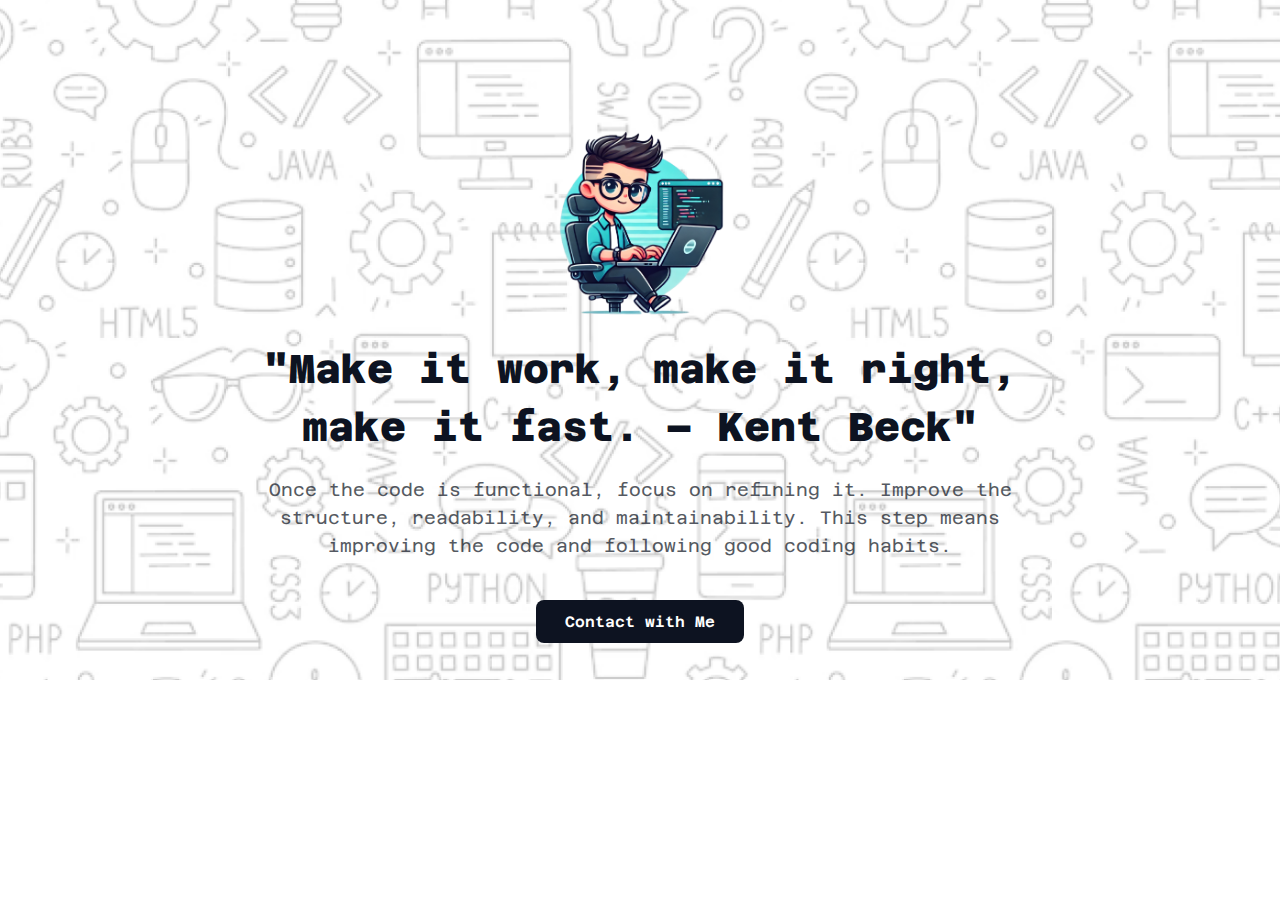
==== index.html @ f993b0f7 "Banner Section Done" ====
<!DOCTYPE html>
<html lang="en">
<head>
    <meta charset="UTF-8">
    <meta name="viewport" content="width=device-width, initial-scale=1.0">
    <title>Assignment-1</title>
    <link rel="stylesheet" href="styles/styles.css">
</head>
<body>
    <header>
        <section class="Hero-bg">
            <div class="head">
                <img class="head-image" src="assets/coder.png" alt="">
                <h2 class="head-title">"Make it work, make it right, make it fast. – Kent Beck"</h2>
                <p class="head-description">Once the code is functional, focus on refining it. Improve the structure, readability, and maintainability. This step means improving the code and following good coding habits.
                </p>
                <a href="#footer" class="button">Contact with Me</a>
            </div>
        </section>
    </header> 
    <main>
    </main>
    <footer>
    </footer>
</body>
</html>
---- styles/styles.css ----
/* import font */
@import url('https://fonts.googleapis.com/css2?family=Azeret+Mono:ital,wght@0,100..900;1,100..900&display=swap');
*{
    box-sizing: border-box;
    margin: 0;
    padding: 0;
}
body{
    font-family: 'Azeret Mono', monospace;
}
/* style for the bg section*/
.Hero-bg{
    height: 680px;
    background-image: url(../assets/Hero-bg.png); /* bg image*/
    background-size: cover;
    background-position: center;
}
.head{
    position: absolute;
    width: calc(100% - 442px);
    height: 582px;
    left: 221px;
    top: 100px;
    /* flexbox for layout*/
    display: flex;
    flex-direction: column;
    justify-content: flex-start;
    align-items: center;
    padding: 20px;
}
.head-image{
    width: 200px;
    height: auto;
    margin-bottom: 20px;
}
.head-title{
    color: #0D1321;
    font-size: 40px;
    font-weight: 800;
    line-height: 58px;
    word-wrap: break-word;
    text-align: center;
    margin-bottom: 20px;
}
.head-description{
    color: #0D1321;
    font-size: 18px;
    font-weight: 400;
    line-height: 28px;
    word-wrap: break-word;
    text-align: center;
    opacity: 0.7;
    margin-bottom: 20px;
}
.button{
    display: inline-block;
    width: 208px;
    height: 66px;
    border-radius: 8px;
    color: #FFF;
    font-size: 15px;
    font-weight: 600;
    line-height: 23px;
    text-align: center;
    background: #0D1321;
    text-decoration: none;
    cursor: pointer;
    padding: 10px;
    margin: 20px auto;
}
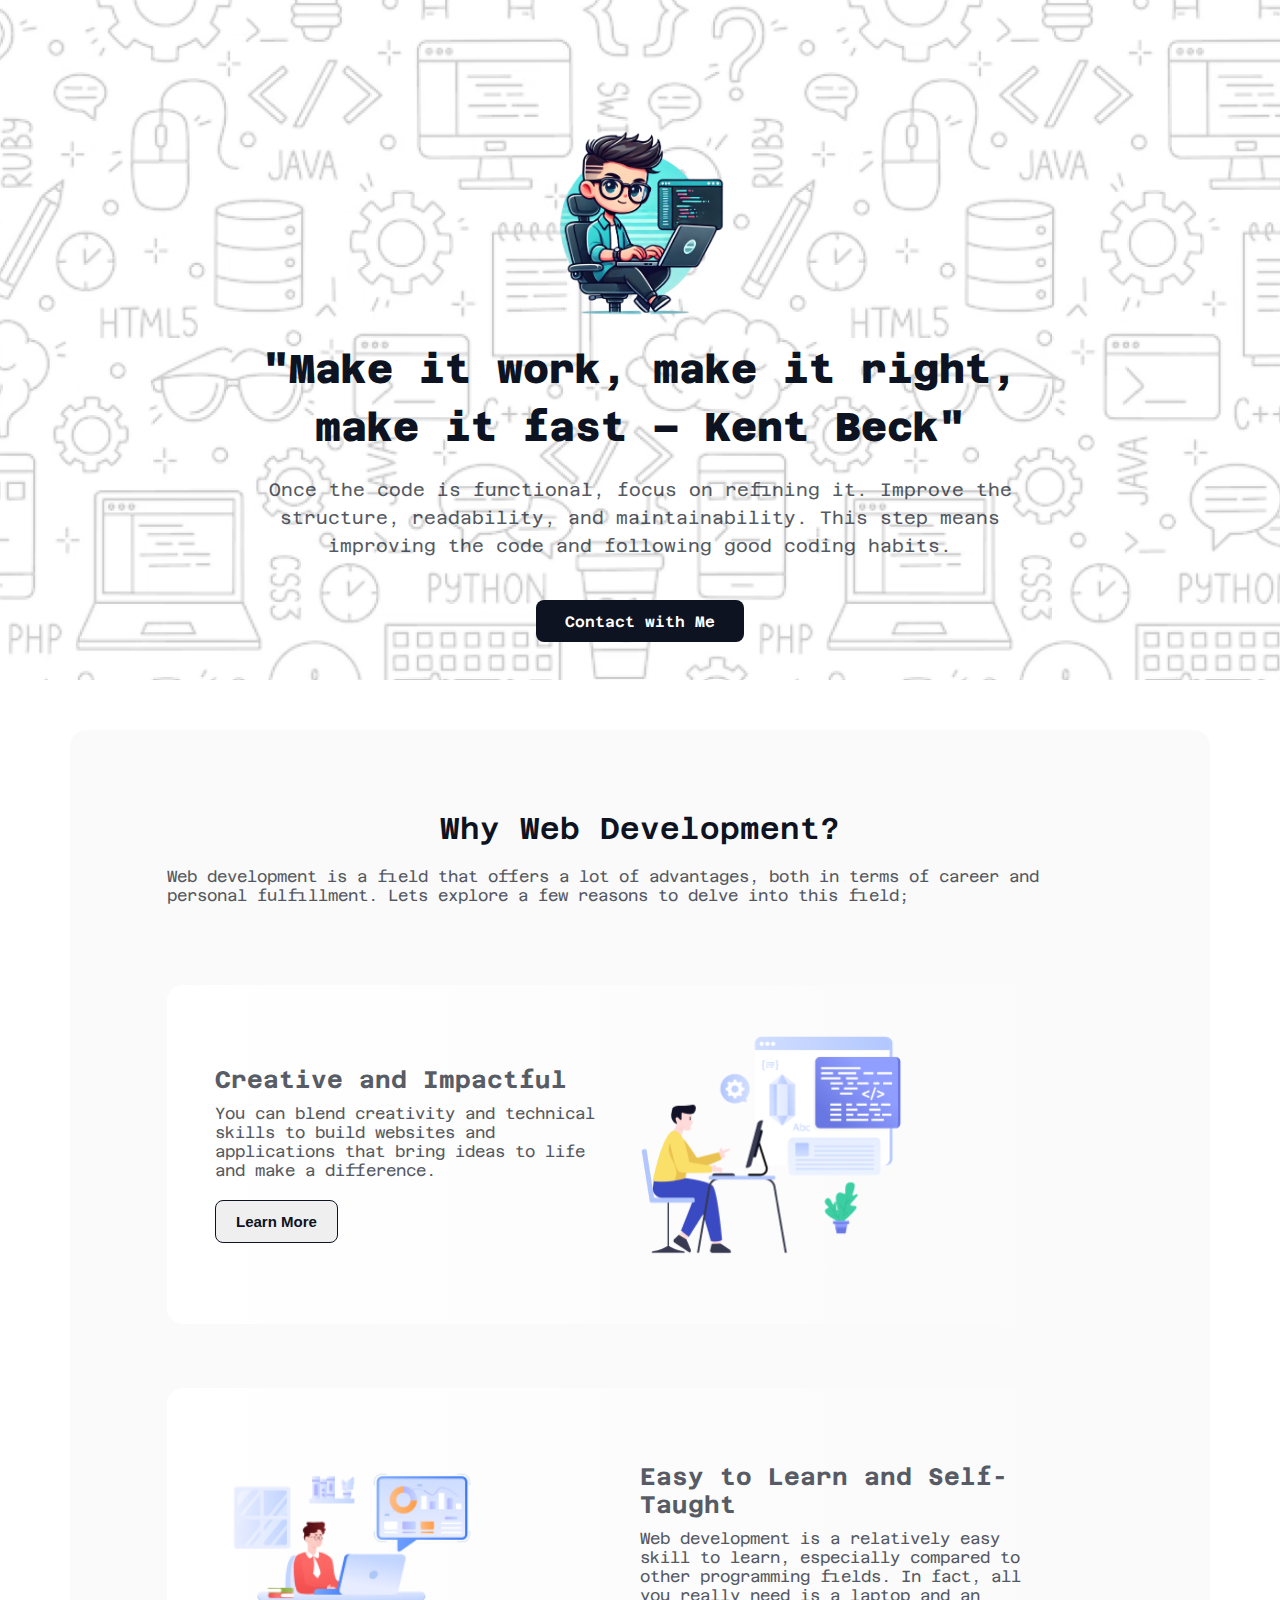
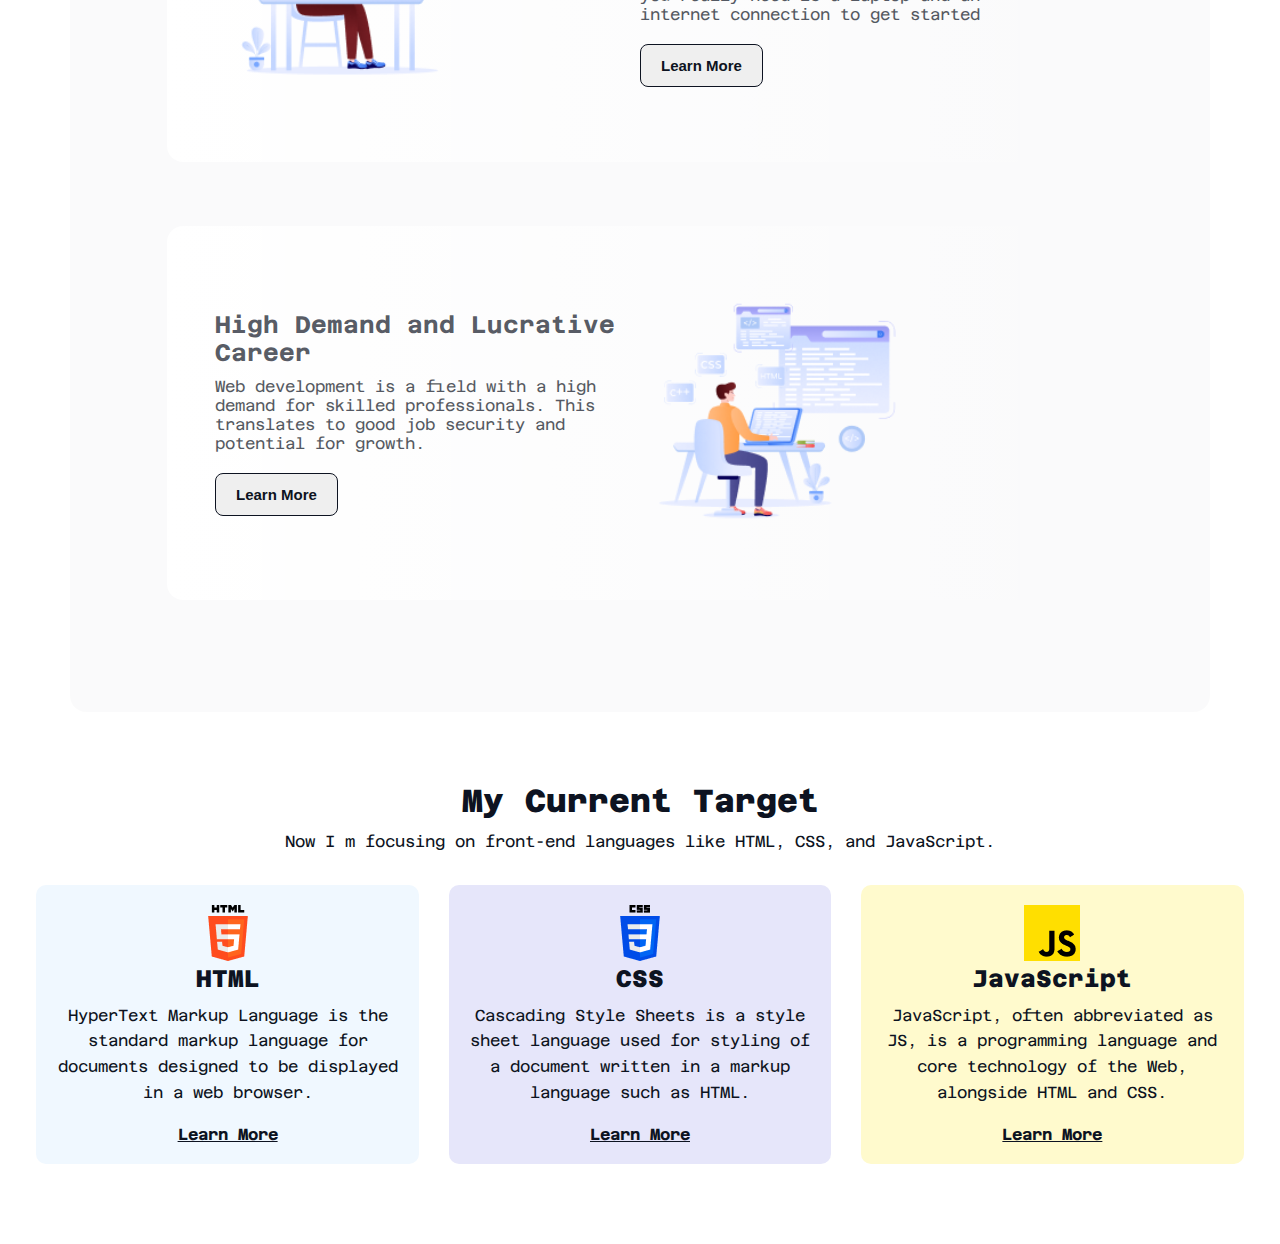
==== commit a8d7d0aa: "two blocks completed" ====
--- a/index.html
+++ b/index.html
@@ -3,22 +3,107 @@
 <head>
     <meta charset="UTF-8">
     <meta name="viewport" content="width=device-width, initial-scale=1.0">
-    <title>Assignment-1</title>
-    <link rel="stylesheet" href="styles/styles.css">
+    <title>Web Developer Portfolio</title>
+    <link rel="icon" type="images/png" href="./assets/dev.png">
+    <link rel="stylesheet" href="./styles/styles.css">
 </head>
 <body>
     <header>
         <section class="Hero-bg">
-            <div class="head">
-                <img class="head-image" src="assets/coder.png" alt="">
-                <h2 class="head-title">"Make it work, make it right, make it fast. – Kent Beck"</h2>
-                <p class="head-description">Once the code is functional, focus on refining it. Improve the structure, readability, and maintainability. This step means improving the code and following good coding habits.
+            <div class="banner">
+                <img class="banner-image" src="./assets/coder.png" alt="">
+                <h2 class="banner-title">
+                    "Make it work, make it right, make it fast – Kent Beck"
+                </h2>
+                <p class="banner-description">
+                    Once the code is functional, focus on refining it. Improve the structure, readability, and maintainability. This step means improving the code and following good coding habits.
                 </p>
                 <a href="#footer" class="button">Contact with Me</a>
             </div>
         </section>
-    </header> 
+    </header>  
     <main>
+        <section class="section-1">
+            <div class="content-1">
+                <h2 class="title-1">Why Web Development?</h2>
+                <p class="p-1">
+                    Web development is a field that offers a lot of advantages, both in terms of career and personal fulfillment. Lets explore a few reasons to delve into this field;
+                </p>
+                <div class="block">
+                    <div>
+                        <h3>Creative and Impactful</h3>
+                        <p>
+                            You can blend creativity and technical skills to build websites and applications that bring ideas to life and make a difference.
+                        </p>
+                        <a href="https://www.elevenfifty.org/blog/5-reasons-to-go-into-web-development" target="_blank">
+                            <button>Learn More</button>
+                        </a>                        
+                    </div>
+                    <div>
+                        <img class="block-image" src="./assets/Layer_1.png" alt="">
+                    </div>
+                </div>
+                <div class="block">
+                    <div>
+                        <img class="block-image" src="./assets/Group 3.png" alt="">
+                    </div>
+                    <div>
+                        <h3>Easy to Learn and Self-Taught</h3>
+                        <p>
+                            Web development is a relatively easy skill to learn, especially compared to other programming fields. In fact, all you really need is a laptop and an internet connection to get started 
+                        </p>
+                        <a href="https://www.geeksforgeeks.org/top-7-reasons-to-learn-web-development/" target="_blank">
+                            <button>Learn More</button>
+                        </a>                        
+                    </div>
+                </div>
+                <div class="block">
+                    <div>
+                        <h3>High Demand and Lucrative Career</h3>
+                        <p>
+                            Web development is a field with a high demand for skilled professionals. This translates to good job security and potential for growth.
+                        </p>
+                        <a href="https://brainstation.io/career-guides/what-is-web-development" target="_blank">
+                            <button>Learn More</button>
+                        </a>                        
+                    </div>
+                    <div>
+                        <img class="block-image" src="./assets/Group 4.png" alt="">
+                    </div>
+                </div>
+            </div>
+        </section>
+
+        <section class="section-3">
+            <div class="content-3">
+                <h2 class="title-3">My Current Target</h2>
+                <p class="p-3">Now I m focusing on front-end languages like HTML, CSS, and JavaScript.</p>
+                <div class="card html-card">
+                    <img src="./assets/html.png" alt="HTML">
+                    <h3>HTML</h3>
+                    <p>
+                        HyperText Markup Language is the standard markup language for documents designed to be displayed in a web browser.
+                    </p>
+                    <a href="https://www.w3schools.com/html/html_intro.asp" class="learn-more-link" target="_blank">Learn More</a>
+                </div>
+                <div class="card css-card">
+                    <img src="./assets/css.png" alt="CSS">
+                    <h3>CSS</h3>
+                    <p>
+                        Cascading Style Sheets is a style sheet language used for styling of a document written in a markup language such as HTML.
+                    </p>
+                    <a href="https://www.w3schools.com/css/" class="learn-more-link" target="_blank">Learn More</a>
+                </div>
+                <div class="card js-card">
+                    <img src="./assets/js.png" alt="JavaScript">
+                    <h3>JavaScript</h3>
+                    <p>
+                        JavaScript, often abbreviated as JS, is a programming language and core technology of the Web, alongside HTML and CSS.
+                    </p>
+                    <a href="https://www.w3schools.com/js/" class="learn-more-link" target="_blank">Learn More</a>
+                </div>
+            </div>
+        </section>        
     </main>
     <footer>
     </footer>
--- a/styles/styles.css
+++ b/styles/styles.css
@@ -15,7 +15,7 @@
     background-size: cover;
     background-position: center;
 }
-.head{
+.banner{
     position: absolute;
     width: calc(100% - 442px);
     height: 582px;
@@ -28,12 +28,12 @@
     align-items: center;
     padding: 20px;
 }
-.head-image{
+.banner-image{
     width: 200px;
     height: auto;
     margin-bottom: 20px;
 }
-.head-title{
+.banner-title{
     color: #0D1321;
     font-size: 40px;
     font-weight: 800;
@@ -42,7 +42,7 @@
     text-align: center;
     margin-bottom: 20px;
 }
-.head-description{
+.banner-description{
     color: #0D1321;
     font-size: 18px;
     font-weight: 400;
@@ -52,15 +52,16 @@
     opacity: 0.7;
     margin-bottom: 20px;
 }
-.button{
-    display: inline-block;
+.button {
+    display: flex;
+    justify-content: center;
+    align-items: center;
     width: 208px;
     height: 66px;
     border-radius: 8px;
     color: #FFF;
     font-size: 15px;
     font-weight: 600;
-    line-height: 23px;
     text-align: center;
     background: #0D1321;
     text-decoration: none;
@@ -68,3 +69,141 @@
     padding: 10px;
     margin: 20px auto;
 }
+
+/* Why Web Development? */
+.section-1{
+    width: 1140px;
+    margin: 50px auto;
+    display: flex;
+    flex-direction: column;
+    align-items: center;
+    padding: 80px 97px;
+    background: #0D132105;
+    border-radius: 16px;
+}
+.content-1{
+    display: flex;
+    flex-direction: column;
+    align-items: center;
+}
+.intro{
+    text-align: center;
+    margin-bottom: 48px;
+}
+.title-1{
+    color: #0D1321;
+    font-size: 30px;
+    font-weight: 600;
+    line-height: 37px;
+    margin-bottom: 20px;
+}
+.p-1{
+    color: #0D1321;
+    opacity: 0.7;
+    margin-bottom: 48px;
+}
+.block{
+    width: 100%;
+    display: flex;
+    flex-direction: row;
+    justify-content: space-between;
+    align-items: center;
+    padding: 48px;
+    margin: 32px 0;
+    border-radius: 16px;
+    background: linear-gradient(90deg, #FFFFFF, #FFFFFF00 100%);
+}
+.block-image{
+    width: 274px;
+    height: auto;
+}
+.block div{
+    flex: 1;
+    margin-right: 20px;
+}
+.block h3{
+    color: #0D1321B3;
+    font-size: 24px;
+    font-weight: 700;
+    margin-bottom: 10px;
+}
+.block p{
+    color: #0D1321;
+    font-size: 16px;
+    font-weight: 400;
+    opacity: 0.7;
+    margin-bottom: 20px;
+}
+.block button{
+    border: 1px solid #0D1321;
+    color: #0D1321;
+    font-size: 15px;
+    font-weight: 600;
+    text-align: center;
+    padding: 12px 20px;
+    border-radius: 8px;
+    cursor: pointer;
+}
+
+ /* My Current Target */
+.section-3{
+    text-align: center;
+    padding: 20px 0;
+    margin: 50px auto;
+}
+.title-3{
+    color: #0D1321;
+    font-size: 32px;
+    font-weight: 800;
+    margin-bottom: 10px;
+}
+.p-3{
+    color: #0D1321;
+    font-size: 16px;
+    font-weight: 400;
+    line-height: 1.6;
+    margin-bottom: 20px;
+}
+.card{
+    background-color: #f9f9f9;
+    border-radius: 10px;
+    padding: 20px;
+    margin: 10px;
+    display: inline-block;
+    width: calc(33% - 40px);
+    box-sizing: border-box;
+    text-align: center;
+    transition: background-color 0.3s;
+}
+.html-card{
+    background-color: #f0f8ff;
+}
+.css-card{
+    background-color: #e6e6fa;
+}
+.js-card{
+    background-color: #fffacd;
+}
+.card h3{
+    color: #0D1321;
+    font-size: 24px;
+    font-weight: 800;
+    margin-bottom: 10px;
+}
+.card p{
+    color: #0D1321;
+    font-size: 16px;
+    font-weight: 400;
+    line-height: 1.6;
+    margin-bottom: 20px;
+}
+.learn-more-link{
+    color: #0D1321;
+    font-size: 16px;
+    font-weight: 700;
+    text-decoration: underline;
+}
+.learn-more-link:hover{
+    text-decoration: none;
+}
+
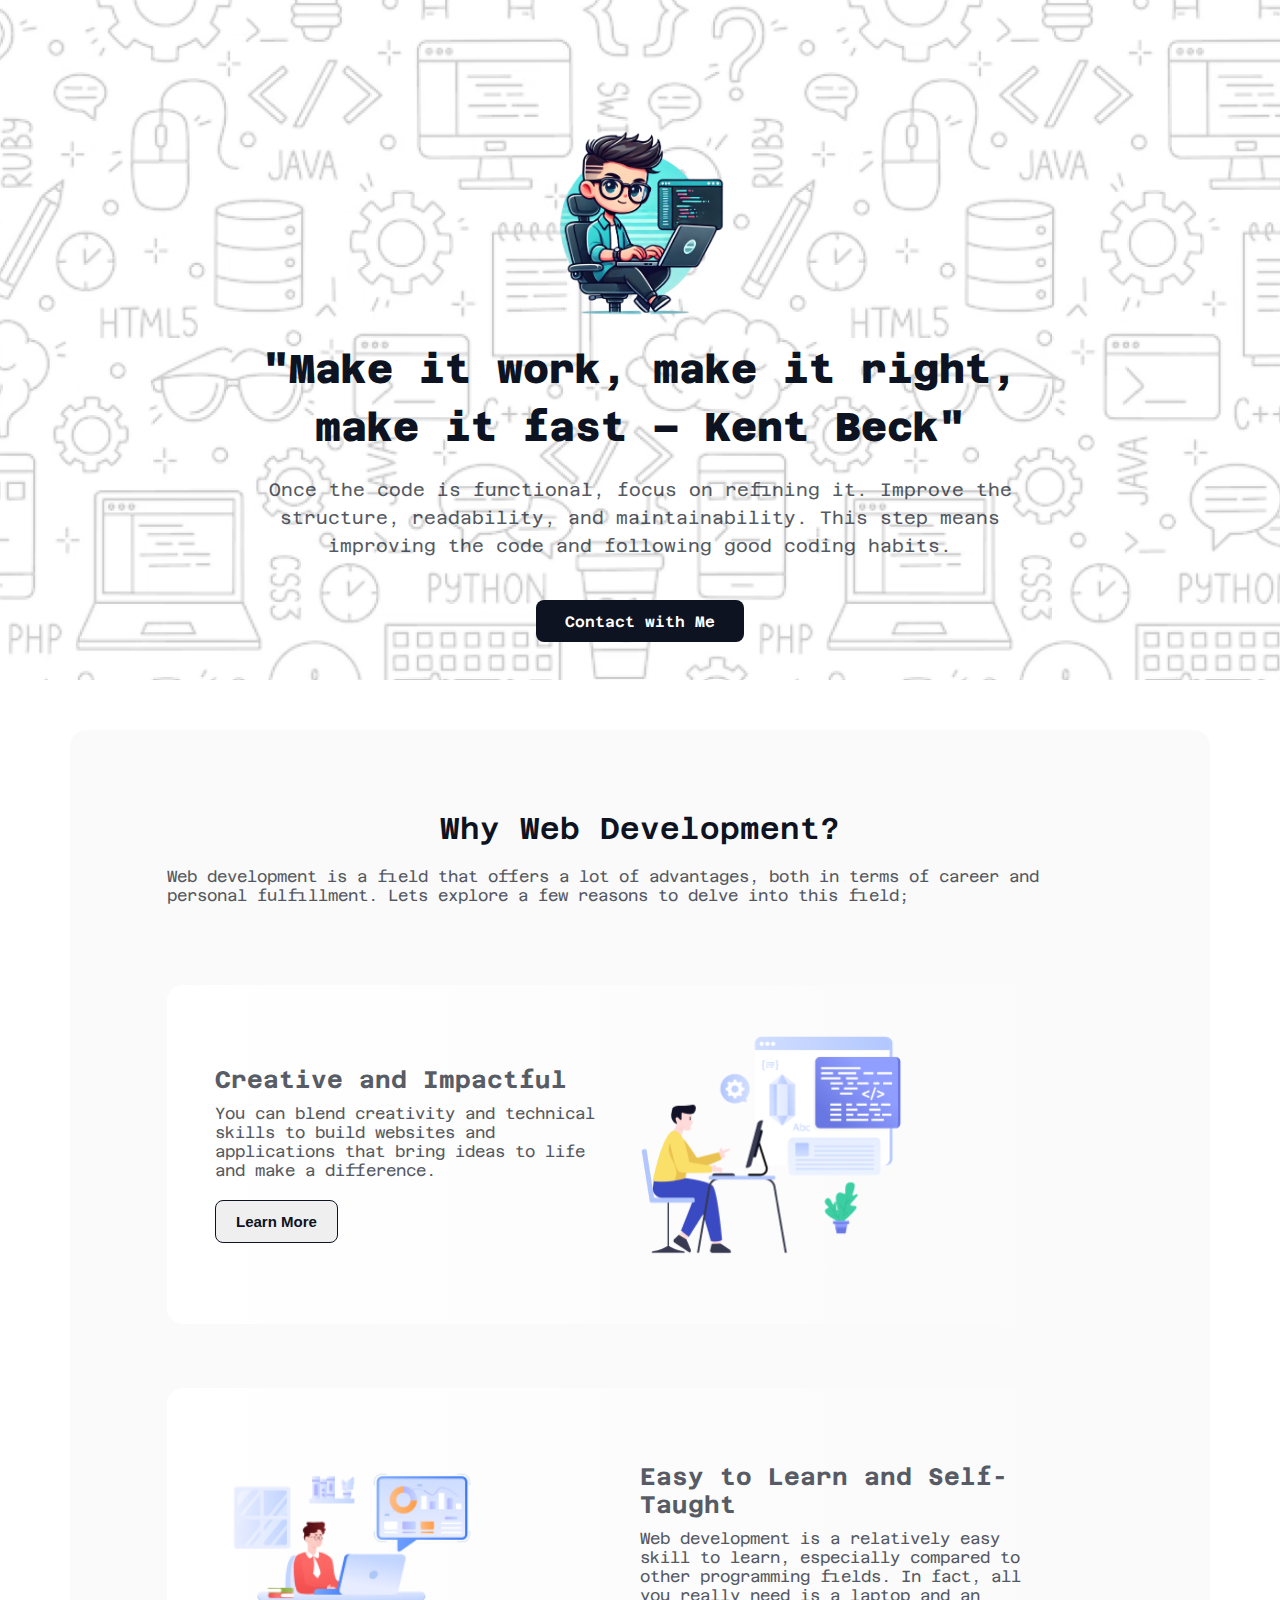
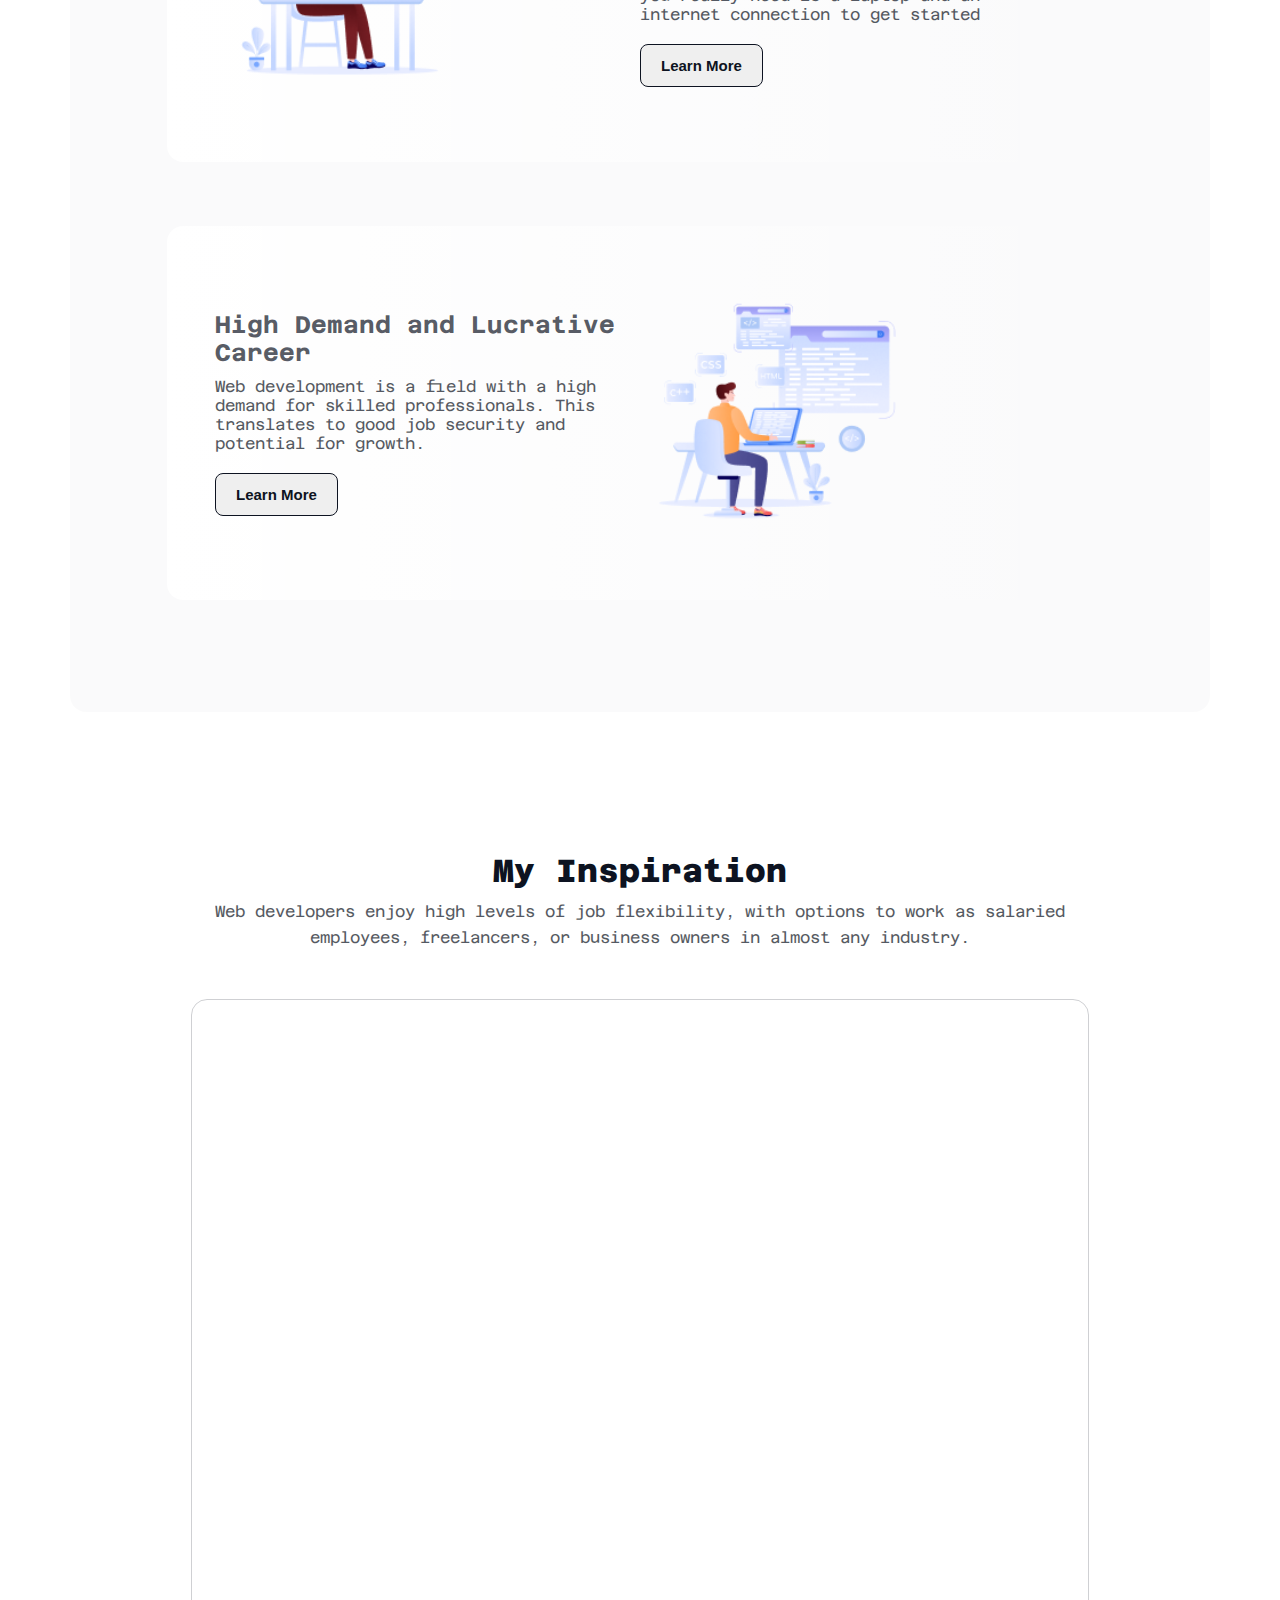
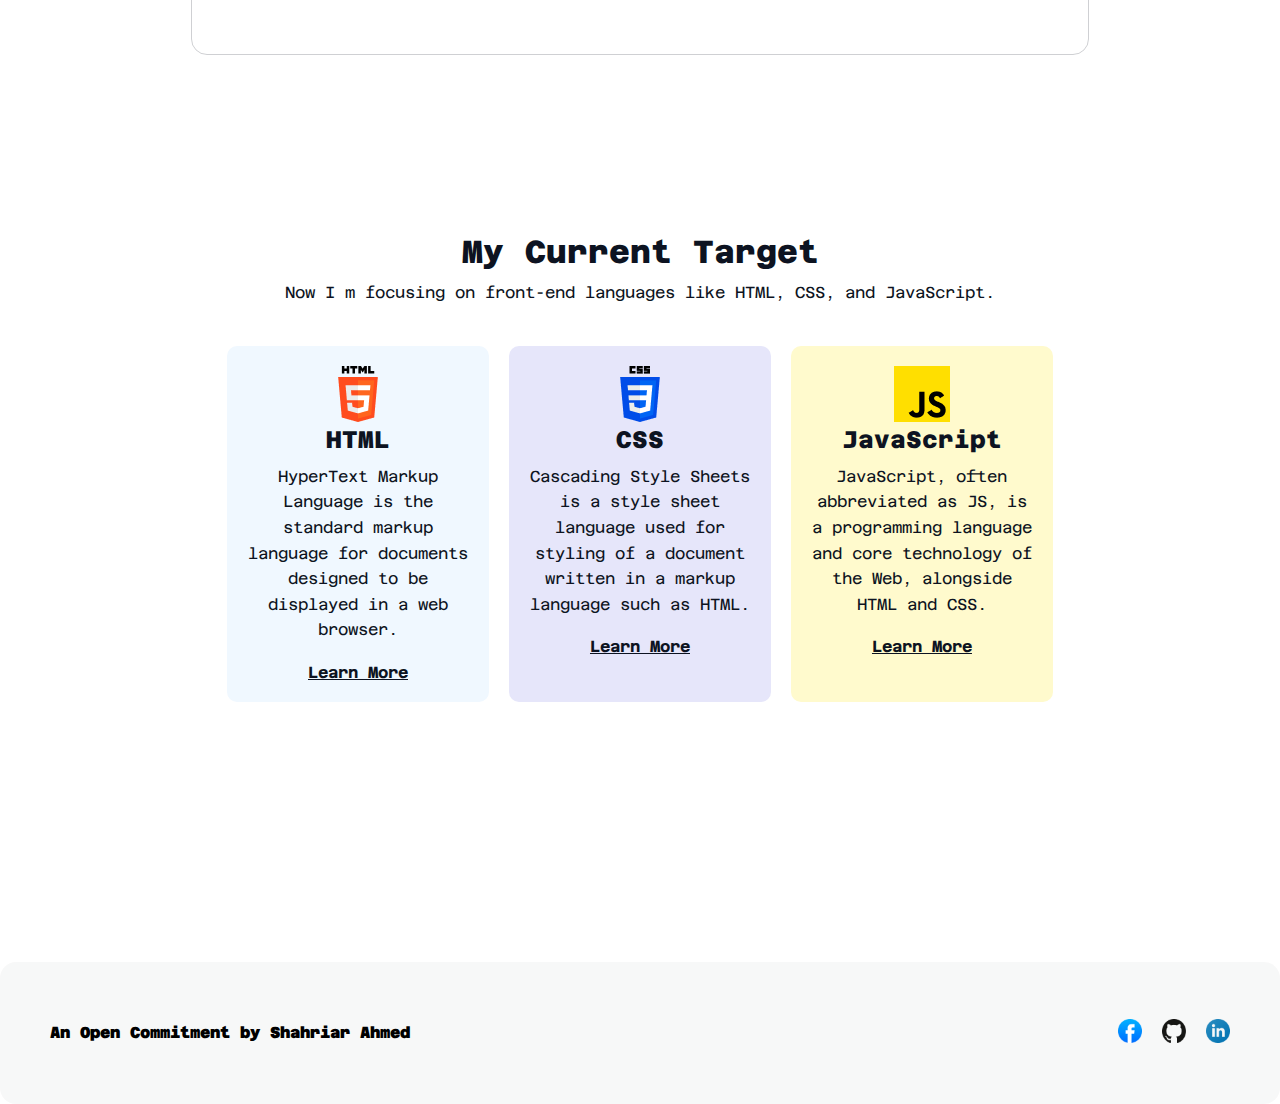
==== commit 59602204: "Added video and footer, had so many issues in main body alignment fixed atlast" ====
--- a/index.html
+++ b/index.html
@@ -74,38 +74,73 @@
             </div>
         </section>
 
+        <section class="section-2">
+            <div class="content-2">
+                <div>
+                    <h2 class="title-2">My Inspiration</h2>
+                <p class="description-2">Web developers enjoy high levels of job flexibility, with options to work as salaried employees, freelancers, or business owners in almost any industry. </p>
+                </div>
+            <div class="video">
+                <iframe width="1049" height="590" src="https://www.youtube.com/embed/S-gIFz-uYNw" title="এই ৪ টা কাজ করলে CSE স্টুডেন্ট হিসেবে ক্যারিয়ার নিশ্চিত | CSE Career Guideline | Jhankar Mahbub" frameborder="0" allow="accelerometer; autoplay; clipboard-write; encrypted-media; gyroscope; picture-in-picture; web-share" referrerpolicy="strict-origin-when-cross-origin" allowfullscreen></iframe>
+            </div>
+        </div>
+
+
         <section class="section-3">
             <div class="content-3">
-                <h2 class="title-3">My Current Target</h2>
-                <p class="p-3">Now I m focusing on front-end languages like HTML, CSS, and JavaScript.</p>
-                <div class="card html-card">
-                    <img src="./assets/html.png" alt="HTML">
-                    <h3>HTML</h3>
-                    <p>
-                        HyperText Markup Language is the standard markup language for documents designed to be displayed in a web browser.
+                <div class="target-content">
+                    <h2 class="title-3">My Current Target</h2>
+                    <p class="p-3">
+                        Now I m focusing on front-end languages like HTML, CSS, and JavaScript.
                     </p>
-                    <a href="https://www.w3schools.com/html/html_intro.asp" class="learn-more-link" target="_blank">Learn More</a>
                 </div>
-                <div class="card css-card">
-                    <img src="./assets/css.png" alt="CSS">
-                    <h3>CSS</h3>
-                    <p>
-                        Cascading Style Sheets is a style sheet language used for styling of a document written in a markup language such as HTML.
-                    </p>
-                    <a href="https://www.w3schools.com/css/" class="learn-more-link" target="_blank">Learn More</a>
-                </div>
-                <div class="card js-card">
-                    <img src="./assets/js.png" alt="JavaScript">
-                    <h3>JavaScript</h3>
-                    <p>
-                        JavaScript, often abbreviated as JS, is a programming language and core technology of the Web, alongside HTML and CSS.
-                    </p>
-                    <a href="https://www.w3schools.com/js/" class="learn-more-link" target="_blank">Learn More</a>
+                <div class="cards-container">
+                    <div class="card html-card">
+                        <img src="./assets/html.png" alt="HTML">
+                        <h3>HTML</h3>
+                        <p>
+                            HyperText Markup Language is the standard markup language for documents designed to be displayed in a web browser.
+                        </p>
+                        <a href="https://www.w3schools.com/html/html_intro.asp" class="learn-more-link" target="_blank">Learn More</a>
+                    </div>
+                    <div class="card css-card">
+                        <img src="./assets/css.png" alt="CSS">
+                        <h3>CSS</h3>
+                        <p>
+                            Cascading Style Sheets is a style sheet language used for styling of a document written in a markup language such as HTML.
+                        </p>
+                        <a href="https://www.w3schools.com/css/" class="learn-more-link" target="_blank">Learn More</a>
+                    </div>
+                    <div class="card js-card">
+                        <img src="./assets/js.png" alt="JavaScript">
+                        <h3>JavaScript</h3>
+                        <p>
+                            JavaScript, often abbreviated as JS, is a programming language and core technology of the Web, alongside HTML and CSS.
+                        </p>
+                        <a href="https://www.w3schools.com/js/" class="learn-more-link" target="_blank">Learn More</a>
+                    </div>
                 </div>
             </div>
-        </section>        
+        </section>
+              
     </main>
-    <footer>
+    <footer id="footer">
+        <div class="last-section">
+            <div class="footer-head">
+                <p><strong>An Open Commitment by Shahriar Ahmed</strong></p>
+            </div>
+            <div class="social-icons">
+                <a href="https://www.facebook.com/xShahriarA/" target="_blank">
+                    <img src="./assets/facebook.png" alt="Facebook">
+                </a>
+                <a href="https://github.com/Astr0Abyss" target="_blank">
+                    <img src="./assets/github.png" alt="GitHub">
+                </a>
+                <a href="https://www.linkedin.com/in/shahriar-ahmed-z/" target="_blank">
+                    <img src="./assets/linkedin-icon 1.png" alt="LinkedIn">
+                </a>
+            </div>
+        </div>
     </footer>
 </body>
 </html>
--- a/styles/styles.css
+++ b/styles/styles.css
@@ -145,35 +145,125 @@
     cursor: pointer;
 }
 
- /* My Current Target */
-.section-3{
-    text-align: center;
-    padding: 20px 0;
+
+/* video */
+.section-2 {
+    width: 1140px;
     margin: 50px auto;
-}
-.title-3{
+    display: flex;
+    flex-direction: column;
+    align-items: center;
+    padding: 80px 97px;
+    border-radius: 16px;
+}
+.content-2{
+    position: relative;
+    width: 100%;
+    height: auto;
+    display: flex;
+    flex-direction: column;
+    justify-content: flex-start;
+    align-items: center;
+    padding: 0px;
+}
+.title-2{
+    color: #0D1321;
+    font-size: 32px;
+    font-weight: 800;
+    line-height: 37px;
+    letter-spacing: 0%;
+    text-align: center;
+    padding: 10px;
+}
+.description-2{
+    color: #0D1321;
+    opacity: 0.7;
+    font-size: 16px;
+    font-weight: 400;
+    line-height: 26px;
+    letter-spacing: 0%;
+    text-align: center;
+}
+.video{
+    position: relative;
+    width: 95%;
+    max-width: 1049px;
+    height: auto;
+    display: flex;
+    flex-direction: column;
+    justify-content: flex-start;
+    align-items: center;
+    padding: 32px;
+    margin: 48px 0px;
+    box-sizing: border-box;
+    border: 1px solid #0D132133;
+    border-radius: 16px;
+    overflow: hidden; /* for preventing content overflow*/
+}
+.video iframe{
+    width: 100%;
+    height: 590px;
+    border-radius: 16px;
+}
+.youtube{
+    position: relative;
+    width: 100%;
+    height: auto;
+    flex: none;
+    order: 0;
+    align-self: stretch;
+    flex-grow: 0;
+    margin: 10px 0px;
+}
+
+
+/* My Current Target */
+.section-3 {
+    width: 100%;
+    max-width: 1140px;
+    margin: 50px auto;
+    display: flex;
+    flex-direction: column;
+    align-items: center;
+    padding: 80px 20px;
+}
+.content-3 {
+    width: 100%;
+    display: flex;
+    flex-direction: column;
+    align-items: center;
+    text-align: center;
+}
+.title-3 {
     color: #0D1321;
     font-size: 32px;
     font-weight: 800;
     margin-bottom: 10px;
 }
-.p-3{
+.p-3 {
     color: #0D1321;
     font-size: 16px;
     font-weight: 400;
     line-height: 1.6;
-    margin-bottom: 20px;
+    margin-bottom: 40px;
+    max-width: 800px;
+}
+.cards-container{
+    display: flex;
+    justify-content: center;
+    flex-wrap: wrap;
+    gap: 20px;
+    width: 100%;
 }
 .card{
     background-color: #f9f9f9;
     border-radius: 10px;
     padding: 20px;
-    margin: 10px;
-    display: inline-block;
-    width: calc(33% - 40px);
+    width: calc(33.333% - 40px);
     box-sizing: border-box;
     text-align: center;
     transition: background-color 0.3s;
+    min-width: 200px;
 }
 .html-card{
     background-color: #f0f8ff;
@@ -207,3 +297,38 @@
     text-decoration: none;
 }
 
+
+
+/* footer */
+#footer{
+    width: 100%;
+    height: auto;
+    display: flex;
+    flex-direction: column;
+    justify-content: center;
+    align-items: flex-start;
+    padding: 25px 50px;
+    border-radius: 16px;
+    background: #0D132108;
+}
+.last-section{
+    width: 100%;
+    height: auto;
+    display: flex;
+    flex-direction: row;
+    justify-content: space-between;
+    align-items: center;
+    margin: 32px 0;
+}
+.footer-head{
+    font-size: 16px;
+    font-weight: bold;
+}
+.social-icons a{
+    text-decoration: none;
+    margin-left: 10px;
+}
+.social-icons img{
+    width: 24px;
+    height: 24px;
+}
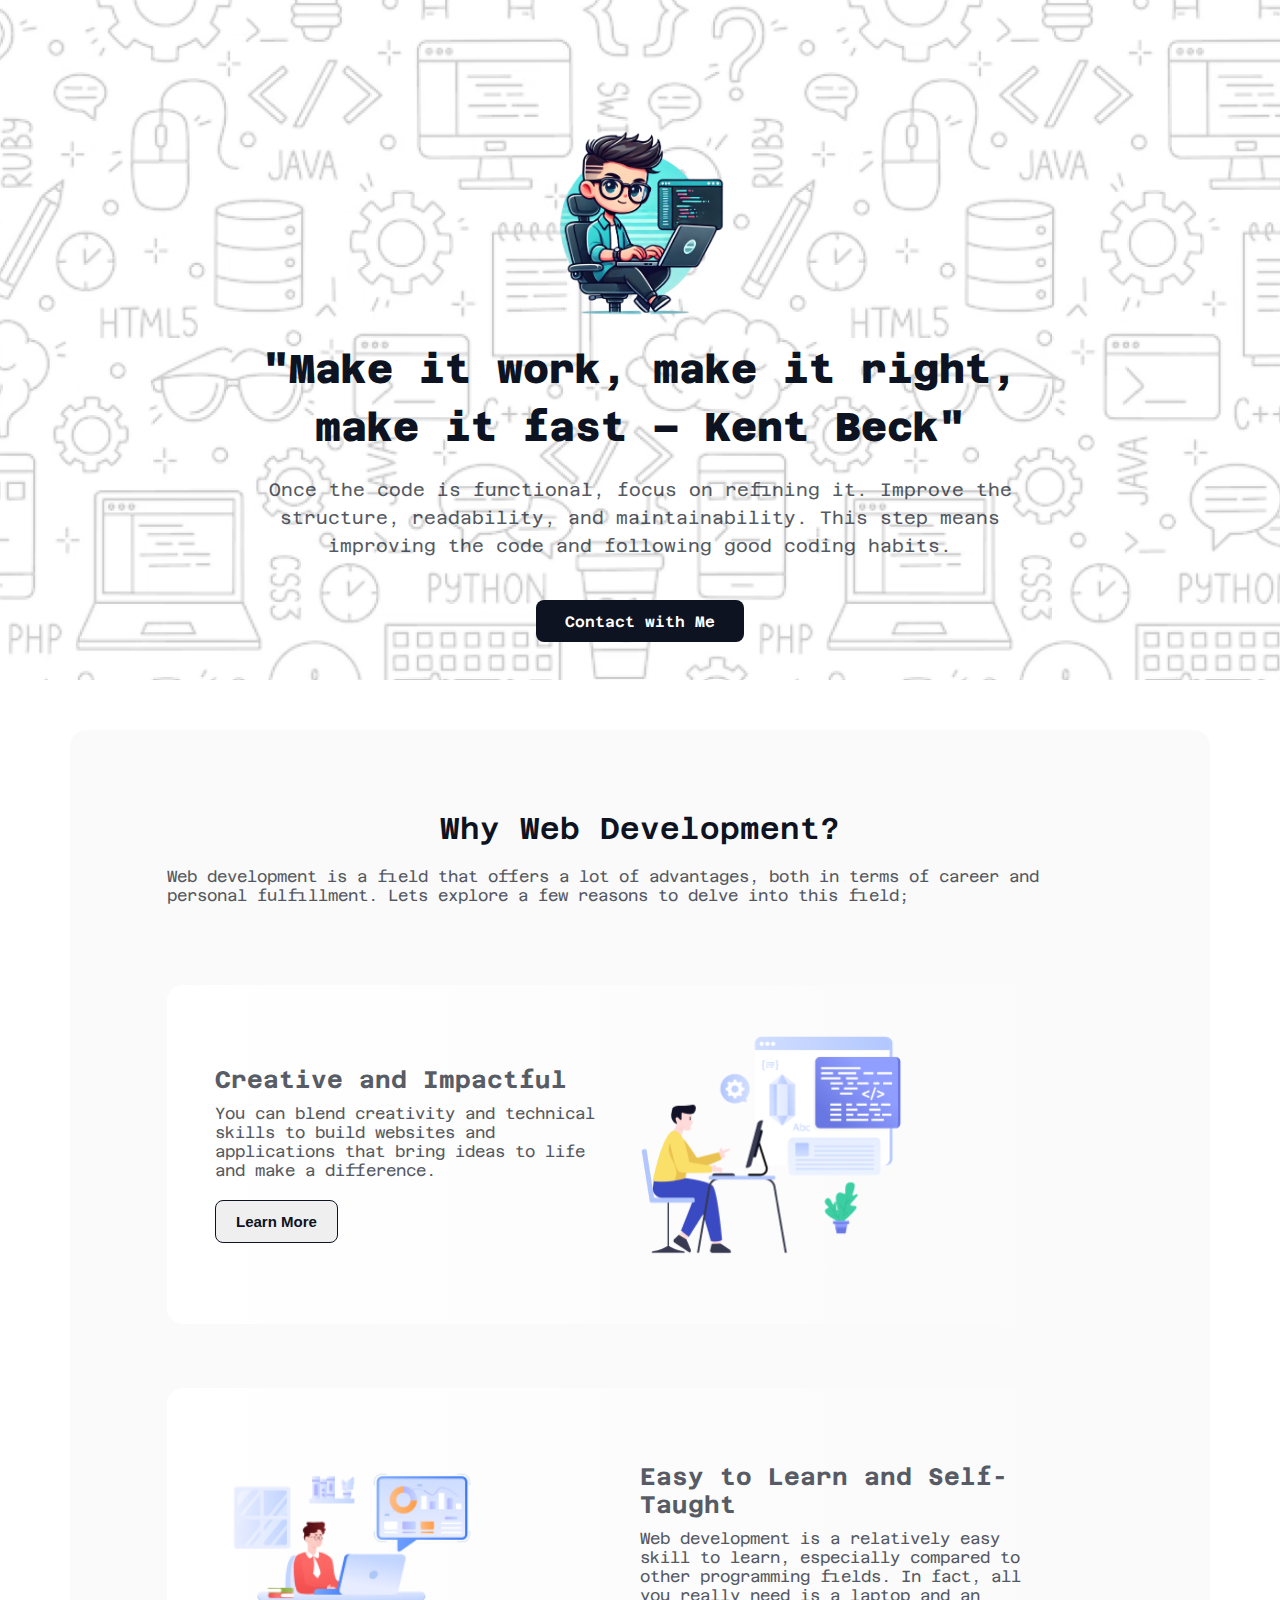
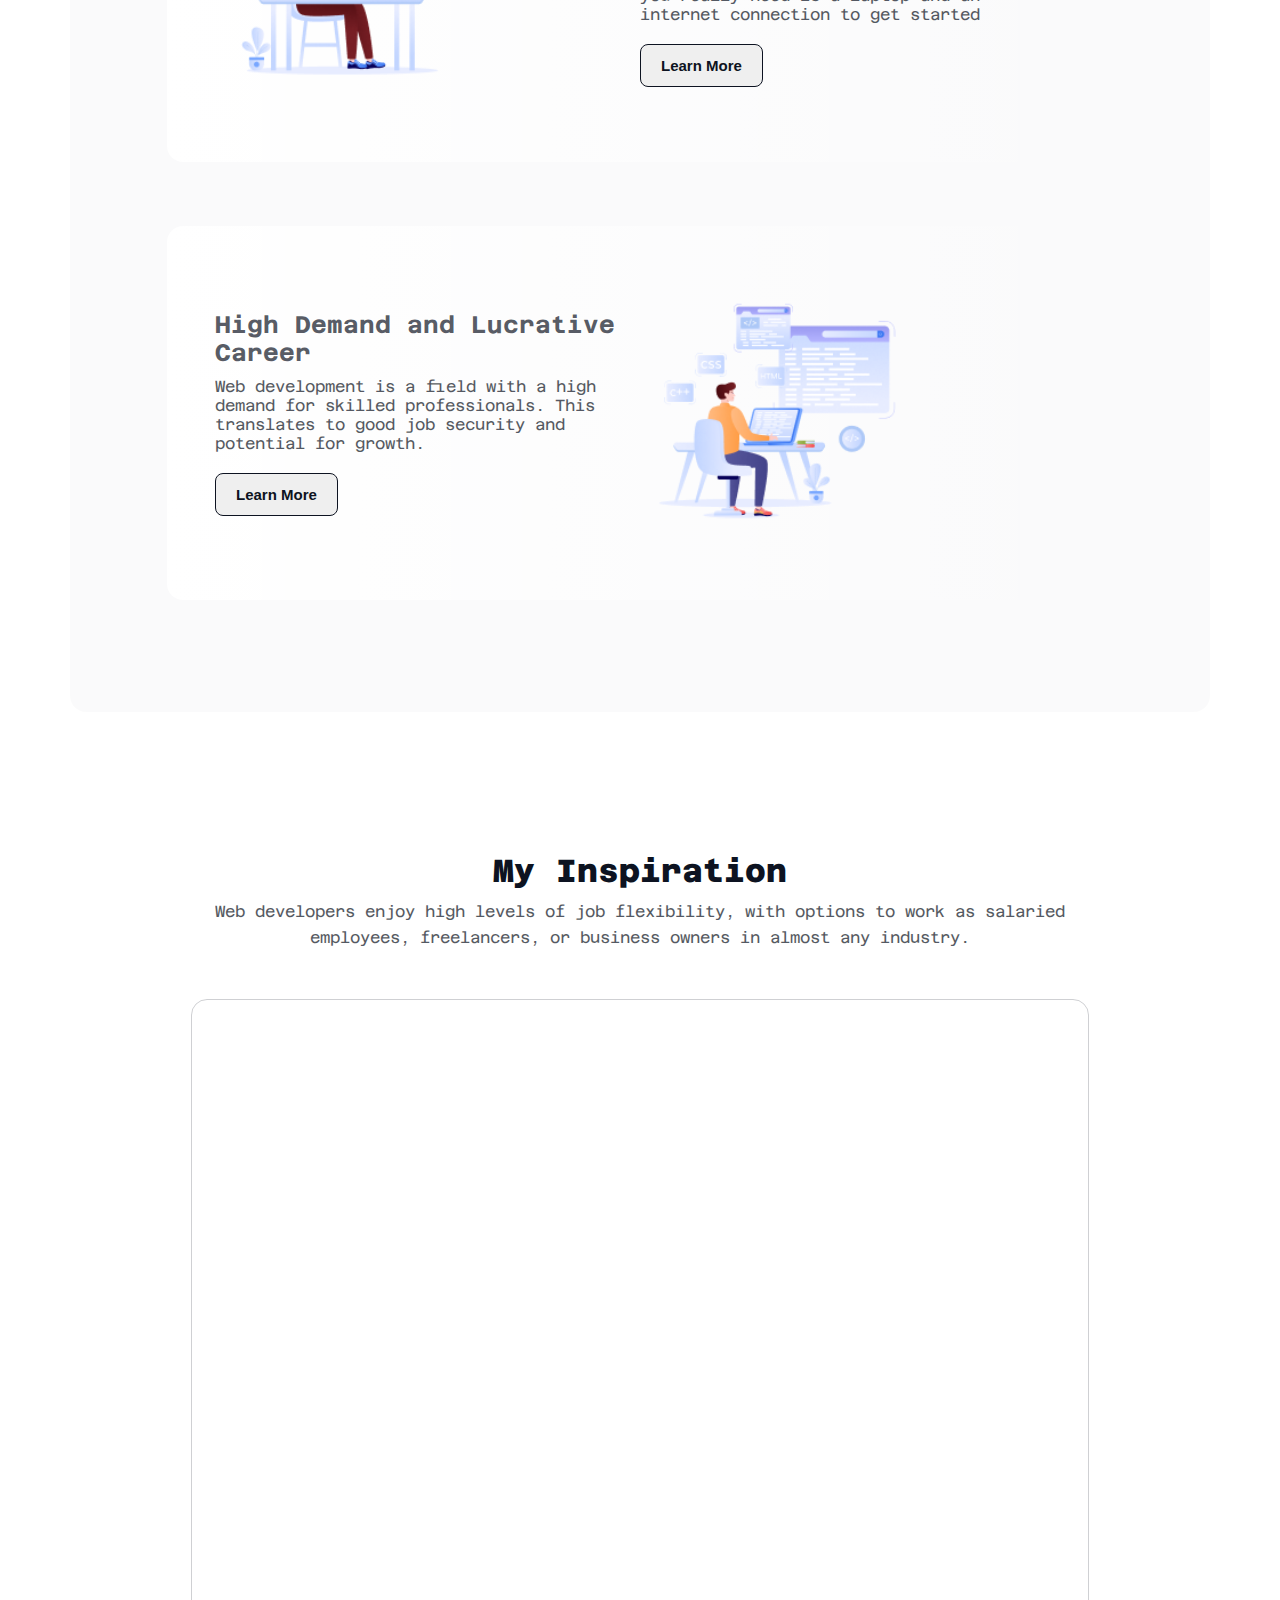
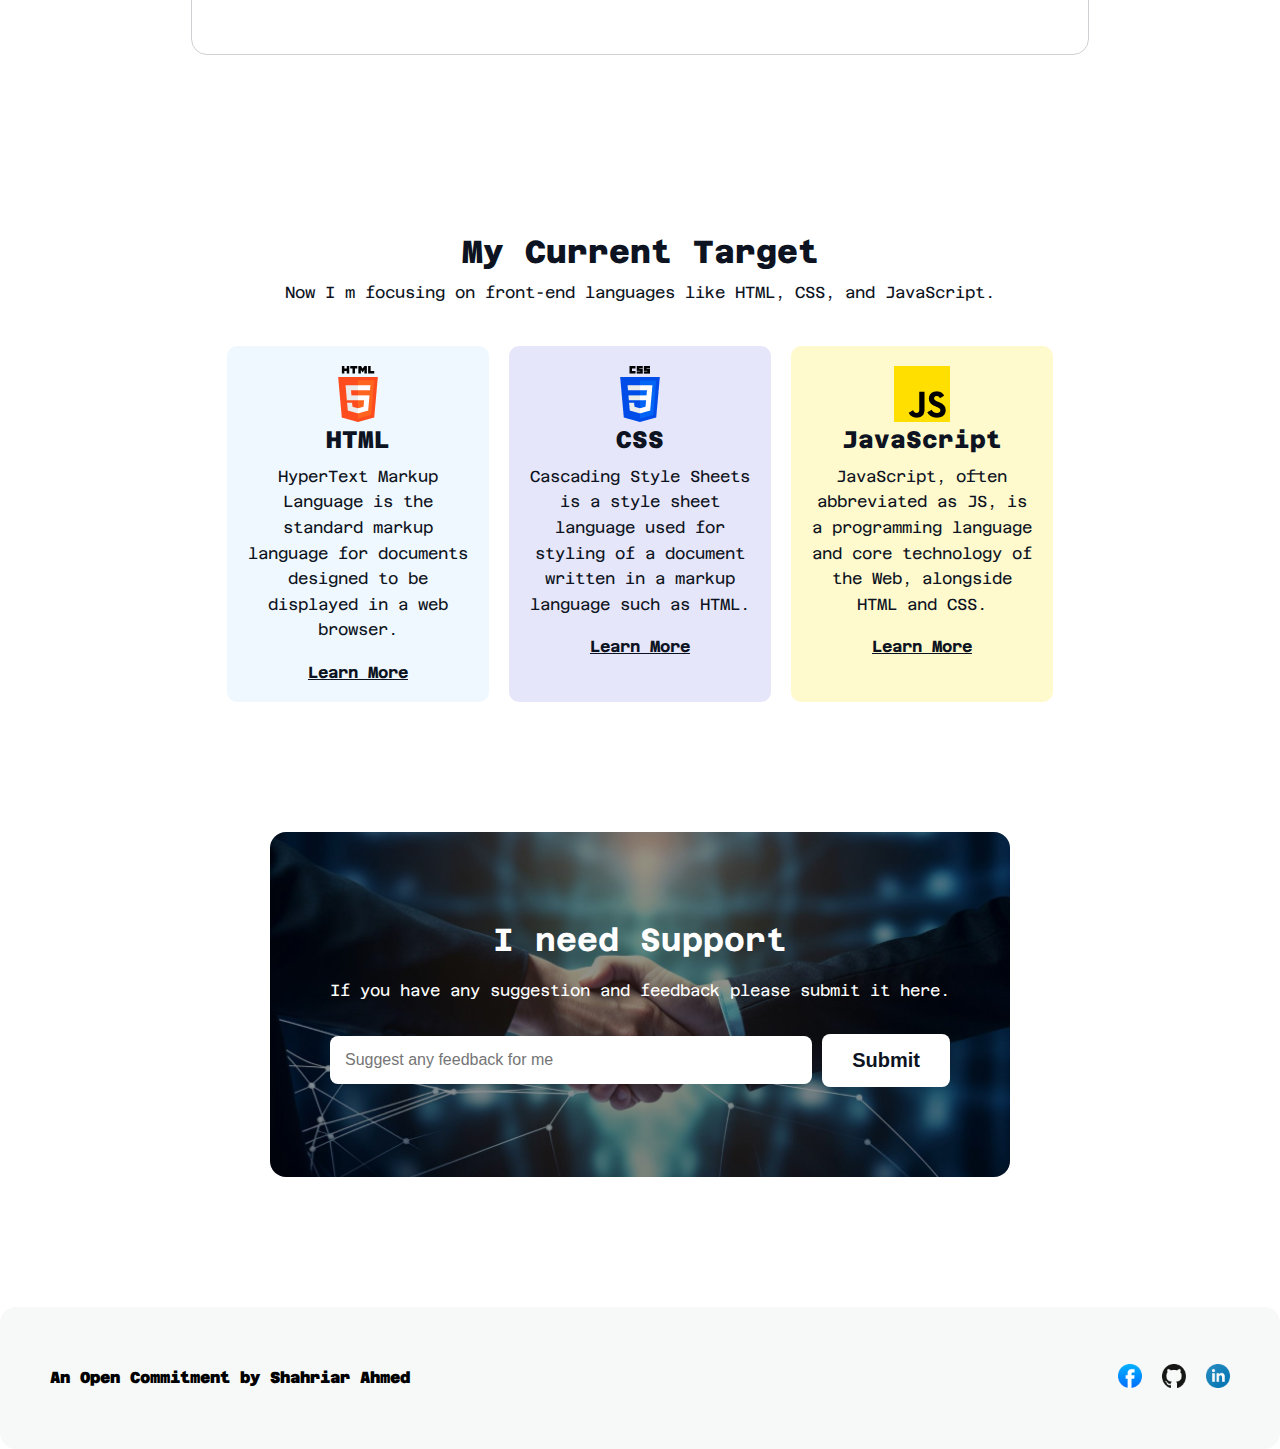
==== commit 0369a013: "added support section and completed the assignment" ====
--- a/index.html
+++ b/index.html
@@ -8,6 +8,8 @@
     <link rel="stylesheet" href="./styles/styles.css">
 </head>
 <body>
+    <!--Banner-->
+
     <header>
         <section class="Hero-bg">
             <div class="banner">
@@ -22,7 +24,9 @@
             </div>
         </section>
     </header>  
-    <main>
+    <main>        
+        <!--Web Dev-->
+
         <section class="section-1">
             <div class="content-1">
                 <h2 class="title-1">Why Web Development?</h2>
@@ -74,6 +78,8 @@
             </div>
         </section>
 
+        <!--Video-->
+
         <section class="section-2">
             <div class="content-2">
                 <div>
@@ -85,6 +91,7 @@
             </div>
         </div>
 
+        <!--Target-->
 
         <section class="section-3">
             <div class="content-3">
@@ -122,12 +129,30 @@
                 </div>
             </div>
         </section>
-              
+
+        <!--Support-->
+
+        <div class="support-section">
+            <div class="support-content">
+                <h1>I need Support</h1>
+                <p>
+                    If you have any suggestion and feedback please submit it here.
+                </p>
+                <div class="input-group">
+                    <input type="text" name="feedback" id="support-input" placeholder="Suggest any feedback for me" />
+                    <button id="submit-btn">Submit</button>
+                </div>
+            </div>
+            </div>          
     </main>
+
+
     <footer id="footer">
         <div class="last-section">
             <div class="footer-head">
-                <p><strong>An Open Commitment by Shahriar Ahmed</strong></p>
+                <p><strong>
+                    An Open Commitment by Shahriar Ahmed
+                </strong></p>
             </div>
             <div class="social-icons">
                 <a href="https://www.facebook.com/xShahriarA/" target="_blank">
@@ -141,6 +166,6 @@
                 </a>
             </div>
         </div>
-    </footer>
+    </footer>    
 </body>
 </html>
--- a/styles/styles.css
+++ b/styles/styles.css
@@ -218,7 +218,7 @@
 
 
 /* My Current Target */
-.section-3 {
+.section-3{
     width: 100%;
     max-width: 1140px;
     margin: 50px auto;
@@ -227,20 +227,20 @@
     align-items: center;
     padding: 80px 20px;
 }
-.content-3 {
-    width: 100%;
-    display: flex;
-    flex-direction: column;
-    align-items: center;
-    text-align: center;
-}
-.title-3 {
+.content-3{
+    width: 100%;
+    display: flex;
+    flex-direction: column;
+    align-items: center;
+    text-align: center;
+}
+.title-3{
     color: #0D1321;
     font-size: 32px;
     font-weight: 800;
     margin-bottom: 10px;
 }
-.p-3 {
+.p-3{
     color: #0D1321;
     font-size: 16px;
     font-weight: 400;
@@ -299,6 +299,75 @@
 
 
 
+/* Support Section */
+.support-section{
+    background-image: url('../assets/handshake.jpg');
+    background-size: cover;
+    background-position: center;
+    padding: 50px 20px;
+    border-radius: 16px;
+    display: flex;
+    justify-content: center;
+    align-items: center;
+}
+.support-content{
+    padding: 40px;
+    border-radius: 16px;
+    text-align: center;
+    color: #fff;
+}
+.support-content h1{
+    color: white;
+    font-size: 32px;
+    font-weight: 700;
+    line-height: 36px;
+    word-wrap: break-word;
+    margin-bottom: 20px;
+}
+.support-content p{
+    color: white;
+    font-size: 16px;
+    font-weight: 400;
+    line-height: 26px;
+    word-wrap: break-word;
+    margin-bottom: 30px;
+}
+.input-group{
+    display: flex;
+    align-items: center;
+    justify-content: center;
+}
+#support-input{
+    color: #0D132166;
+    font-size: 16px;
+    font-weight: 400;
+    word-wrap: break-word;
+    padding: 15px;
+    border: none;
+    border-radius: 8px;
+    font-size: 16px;
+    margin-right: 10px;
+    flex: 1;
+    min-width: 300px;
+}
+#submit-btn{
+    color: #0D1321;
+    font-size: 20px;
+    font-weight: 600;
+    word-wrap: break-word;
+    padding: 15px 30px;
+    border: none;
+    border-radius: 8px;
+    background-color: #fff;
+    cursor: pointer;
+}
+#submit-btn:hover{
+    background-color: #f0f0f0;
+}
+
+
+
+
 /* footer */
 #footer{
     width: 100%;
